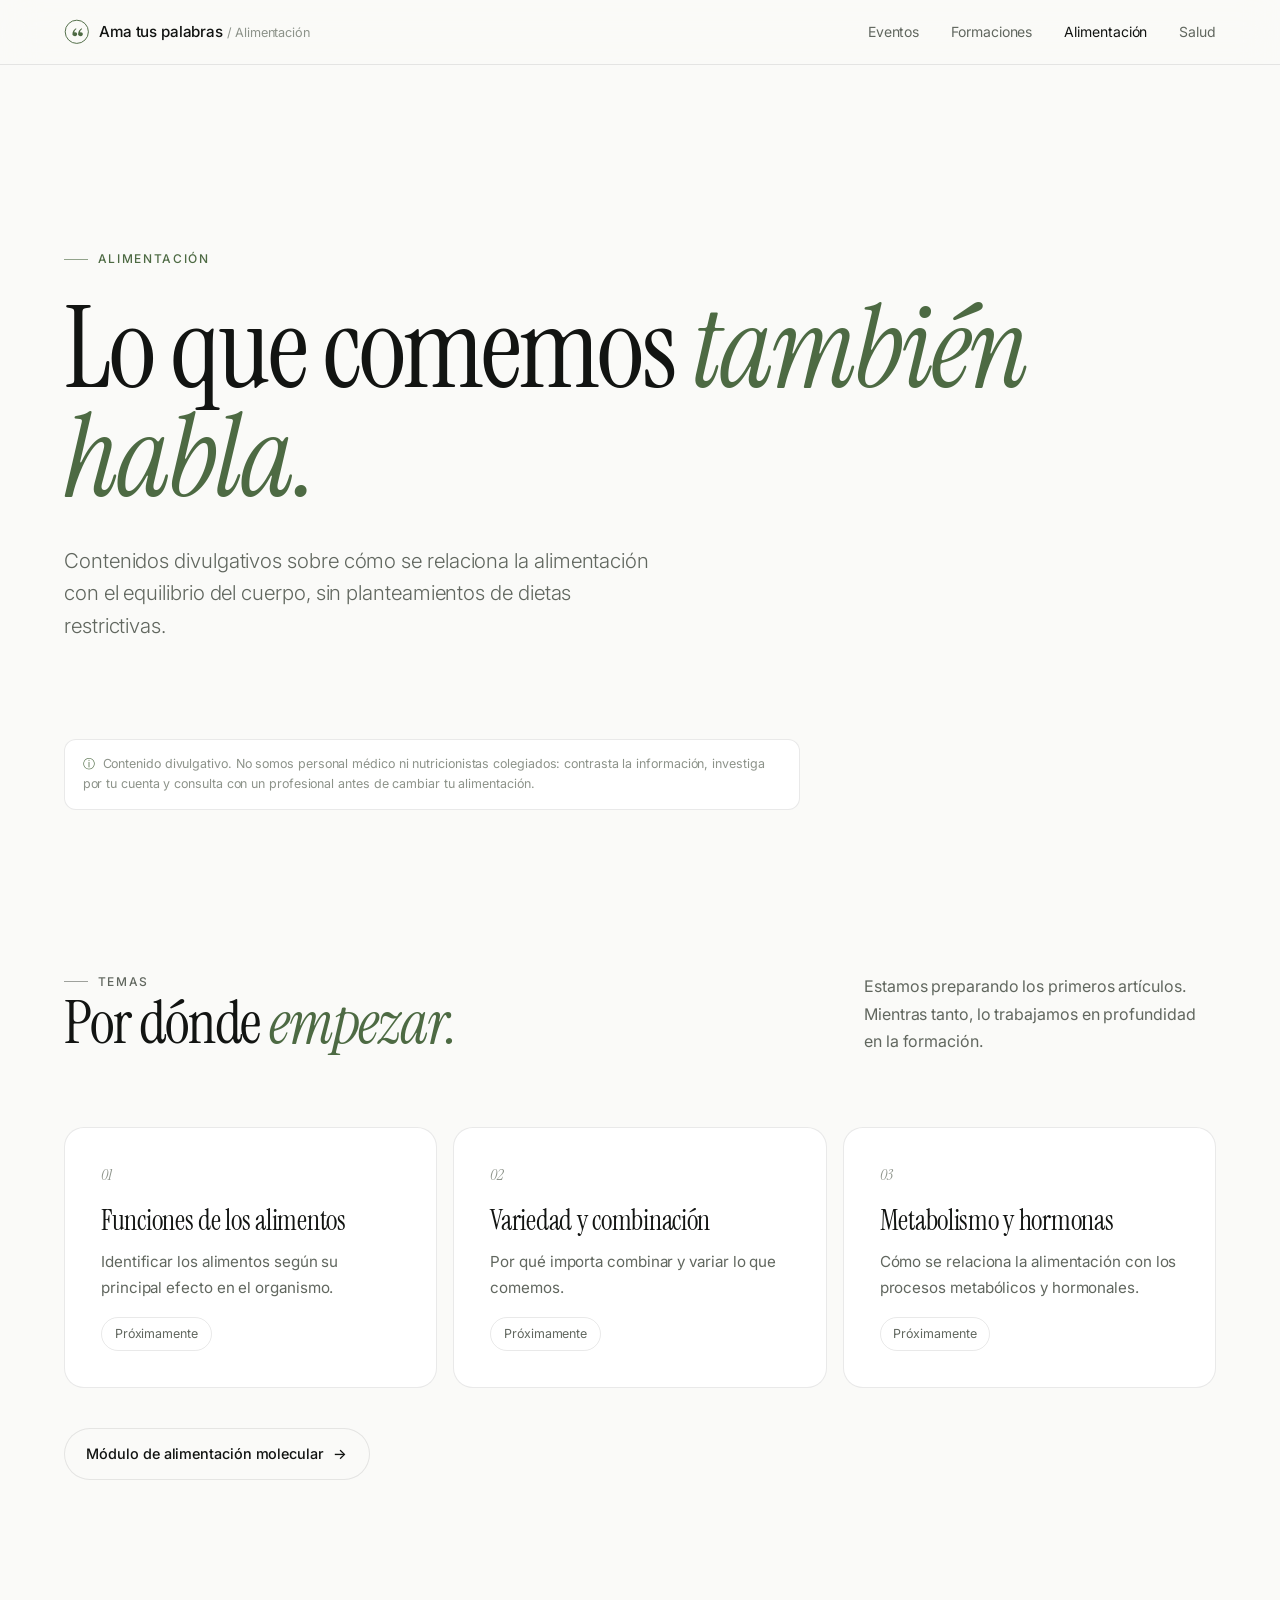
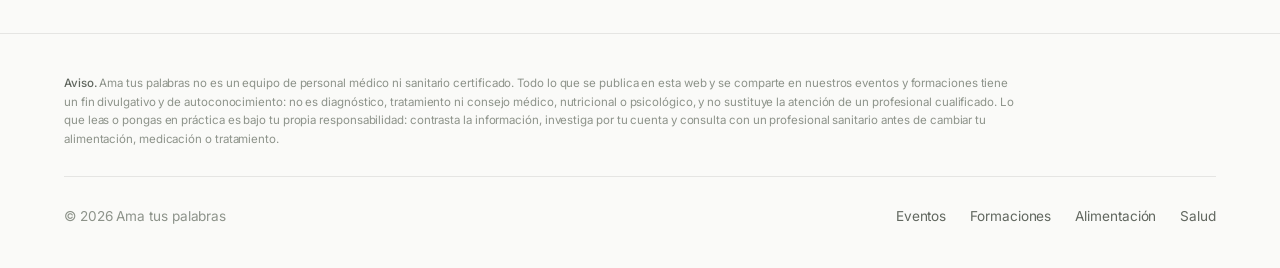
==== alimentacion/index.html @ 0606bfc2 "Web de Ama tus palabras con apartados Portada, eventos, formaciones, alimentación y salud con estilo" ====
<!doctype html>
<html lang="es">
<head>
  <meta charset="utf-8">
  <meta name="viewport" content="width=device-width, initial-scale=1, viewport-fit=cover">
  <meta name="color-scheme" content="light dark">
  <meta name="theme-color" content="#fafaf8" media="(prefers-color-scheme: light)">
  <meta name="theme-color" content="#0b0c0b" media="(prefers-color-scheme: dark)">
  <meta name="description" content="Divulgación sobre alimentación de Ama tus palabras. No es consejo médico ni nutricional.">
  <title>Alimentación · Ama tus palabras</title>
  <link rel="icon" href="../assets/mark.svg" type="image/svg+xml">
  <link rel="preconnect" href="https://fonts.googleapis.com">
  <link rel="preconnect" href="https://fonts.gstatic.com" crossorigin>
  <link rel="stylesheet" href="../assets/site.css">
</head>
<body>
  <header class="site-header">
    <div class="wrap">
      <a class="brand" href="../" aria-label="Ama tus palabras, inicio">
        <svg viewBox="0 0 32 32" aria-hidden="true"><circle cx="16" cy="16" r="14.5" fill="none" stroke="currentColor" stroke-width="1.2"/><path d="M10.5 19.5c0-3.6 1.6-6.4 4.4-8l.7 1c-1.7 1.2-2.6 2.6-2.8 4.3.4-.2.8-.3 1.3-.3 1.4 0 2.4 1 2.4 2.4 0 1.5-1.1 2.6-2.6 2.6-2 0-3.4-1.4-3.4-2zM17.6 19.5c0-3.6 1.6-6.4 4.4-8l.7 1c-1.7 1.2-2.6 2.6-2.8 4.3.4-.2.8-.3 1.3-.3 1.4 0 2.4 1 2.4 2.4 0 1.5-1.1 2.6-2.6 2.6-2 0-3.4-1.4-3.4-2z" fill="currentColor"/></svg>
        <span>Ama tus palabras <small>/ Alimentación</small></span>
      </a>
      <button class="menu-toggle" aria-expanded="false" aria-controls="nav">
        <svg viewBox="0 0 24 24" fill="none" stroke="currentColor" stroke-width="1.5" stroke-linecap="round" aria-hidden="true"><path d="M4 8h16M4 16h16"/></svg>
        <span class="sr-only">Abrir menú</span>
      </button>
      <nav class="nav" id="nav">
        <a href="../eventos/">Eventos</a>
        <a href="../formaciones/">Formaciones</a>
        <a href="../alimentacion/" aria-current="page">Alimentación</a>
        <a href="../salud/">Salud</a>
      </nav>
    </div>
  </header>

  <main>
    <section class="hero wrap">
      <p class="eyebrow reveal">Alimentación</p>
      <h1 class="display reveal">Lo que comemos <em>también habla.</em></h1>
      <p class="lead reveal">Contenidos divulgativos sobre cómo se relaciona la alimentación con el equilibrio del cuerpo, sin planteamientos de dietas restrictivas.</p>
    </section>
    <div class="wrap">
      <p class="notice reveal">Contenido divulgativo. No somos personal médico ni nutricionistas colegiados: contrasta la información, investiga por tu cuenta y consulta con un profesional antes de cambiar tu alimentación.</p>
    </div>

    <section class="section wrap">
      <div class="section-head">
        <div>
          <p class="eyebrow reveal">Temas</p>
          <h2 class="h2 reveal">Por dónde <em>empezar.</em></h2>
        </div>
        <p class="reveal">Estamos preparando los primeros artículos. Mientras tanto, lo trabajamos en profundidad en la formación.</p>
      </div>
      <div class="grid grid-3">
        <div class="card reveal">
          <span class="num">01</span>
          <h3 class="h3">Funciones de los alimentos</h3>
          <p>Identificar los alimentos según su principal efecto en el organismo.</p>
          <div class="tags" style="margin-top:auto"><span class="tag">Próximamente</span></div>
        </div>
        <div class="card reveal">
          <span class="num">02</span>
          <h3 class="h3">Variedad y combinación</h3>
          <p>Por qué importa combinar y variar lo que comemos.</p>
          <div class="tags" style="margin-top:auto"><span class="tag">Próximamente</span></div>
        </div>
        <div class="card reveal">
          <span class="num">03</span>
          <h3 class="h3">Metabolismo y hormonas</h3>
          <p>Cómo se relaciona la alimentación con los procesos metabólicos y hormonales.</p>
          <div class="tags" style="margin-top:auto"><span class="tag">Próximamente</span></div>
        </div>
      </div>
      <div class="actions reveal">
        <a class="button ghost" href="../formaciones/crea-te-a-ti-mismo/#modulos">Módulo de alimentación molecular <span class="arrow">→</span></a>
      </div>
    </section>
  </main>

  <footer class="site-footer">
    <div class="wrap">
      <p class="disclaimer"><strong>Aviso.</strong> Ama tus palabras no es un equipo de personal médico ni sanitario certificado. Todo lo que se publica en esta web y se comparte en nuestros eventos y formaciones tiene un fin divulgativo y de autoconocimiento: no es diagnóstico, tratamiento ni consejo médico, nutricional o psicológico, y no sustituye la atención de un profesional cualificado. Lo que leas o pongas en práctica es bajo tu propia responsabilidad: contrasta la información, investiga por tu cuenta y consulta con un profesional sanitario antes de cambiar tu alimentación, medicación o tratamiento.</p>
      <div class="footer-row">
        <span>© 2026 Ama tus palabras</span>
        <nav><a href="../eventos/">Eventos</a> <a href="../formaciones/">Formaciones</a> <a href="../alimentacion/">Alimentación</a> <a href="../salud/">Salud</a></nav>
      </div>
    </div>
  </footer>
  <script src="../assets/site.js"></script>
</body>
</html>
---- assets/site.css ----
/* Ama tus palabras · sistema visual común
   Claro/oscuro automático según el dispositivo (prefers-color-scheme). */
@import url('https://fonts.googleapis.com/css2?family=Instrument+Serif:ital@0;1&family=Inter:wght@300;400;500;600&display=swap');

:root {
  color-scheme: light dark;
  --bg: #fafaf8;
  --surface: #ffffff;
  --surface-2: #f3f3ef;
  --ink: #121412;
  --muted: #61675f;
  --faint: #8d938a;
  --line: rgba(18, 20, 18, .09);
  --accent: #4d6a43;
  --accent-soft: rgba(77, 106, 67, .09);
  --on-accent: #ffffff;
  --shadow: 0 1px 2px rgba(18, 20, 18, .04), 0 12px 40px -12px rgba(18, 20, 18, .10);
  --header: rgba(250, 250, 248, .78);
  --img-dim: 0;

  --serif: 'Instrument Serif', 'Iowan Old Style', Georgia, serif;
  --sans: 'Inter', system-ui, -apple-system, 'Segoe UI', sans-serif;
  --radius: 1.25rem;
  --wrap: 76rem;
  --gutter: clamp(1rem, 5vw, 4rem);
  --section: clamp(5rem, 12vw, 10rem);
}

@media (prefers-color-scheme: dark) {
  :root {
    --bg: #0b0c0b;
    --surface: #131513;
    --surface-2: #181a18;
    --ink: #eceeea;
    --muted: #a0a69d;
    --faint: #737970;
    --line: rgba(255, 255, 255, .08);
    --accent: #a9c596;
    --accent-soft: rgba(169, 197, 150, .10);
    --on-accent: #0b0c0b;
    --shadow: 0 1px 2px rgba(0, 0, 0, .3), 0 16px 48px -16px rgba(0, 0, 0, .6);
    --header: rgba(11, 12, 11, .72);
    --img-dim: .18;
  }
}

/* Escala suave para pantallas grandes (2K/4K): todo está en rem */
html { font-size: 100%; scroll-behavior: smooth; -webkit-text-size-adjust: 100%; }
@media (min-width: 1800px) { html { font-size: 112.5%; } }
@media (min-width: 2400px) { html { font-size: 131.25%; } }
@media (min-width: 3200px) { html { font-size: 162.5%; } }

*, *::before, *::after { box-sizing: border-box; }
body {
  margin: 0;
  background: var(--bg);
  color: var(--ink);
  font: 400 1rem/1.7 var(--sans);
  letter-spacing: -.005em;
  -webkit-font-smoothing: antialiased;
  -moz-osx-font-smoothing: grayscale;
  text-rendering: optimizeLegibility;
  overflow-x: hidden;
}
img { display: block; max-width: 100%; height: auto; }
a { color: inherit; }
::selection { background: var(--accent); color: var(--on-accent); }
:focus-visible { outline: 2px solid var(--accent); outline-offset: 3px; border-radius: 4px; }

.wrap { width: 100%; max-width: calc(var(--wrap) + 2 * var(--gutter)); margin-inline: auto; padding-inline: var(--gutter); }
.sr-only { position: absolute; width: 1px; height: 1px; padding: 0; margin: -1px; overflow: hidden; clip: rect(0 0 0 0); white-space: nowrap; border: 0; }

/* Cabecera */
.site-header {
  position: sticky; top: 0; z-index: 20;
  background: var(--header);
  backdrop-filter: saturate(1.6) blur(18px);
  -webkit-backdrop-filter: saturate(1.6) blur(18px);
  border-bottom: 1px solid var(--line);
}
.site-header .wrap { height: 4rem; display: flex; align-items: center; justify-content: space-between; gap: 1.5rem; }
.brand { display: inline-flex; align-items: center; gap: .6rem; text-decoration: none; font-weight: 500; font-size: .95rem; letter-spacing: -.01em; }
.brand svg { width: 1.6rem; height: 1.6rem; color: var(--accent); }
.brand small { color: var(--faint); font-weight: 400; }
.nav { display: flex; align-items: center; gap: 2rem; }
.nav a { text-decoration: none; font-size: .875rem; color: var(--muted); transition: color .2s; }
.nav a:hover, .nav a[aria-current="page"] { color: var(--ink); }
.menu-toggle { display: none; background: none; border: 0; padding: .5rem; margin-right: -.5rem; color: var(--ink); cursor: pointer; }
.menu-toggle svg { width: 1.4rem; height: 1.4rem; display: block; }

@media (max-width: 760px) {
  .menu-toggle { display: block; }
  .brand small { display: none; }
  .nav {
    display: none; position: absolute; top: 4rem; left: 0; right: 0;
    flex-direction: column; align-items: stretch; gap: 0;
    padding: .5rem var(--gutter) 1.25rem;
    background: var(--bg); border-bottom: 1px solid var(--line);
  }
  .nav.open { display: flex; }
  .nav a { padding: .8rem 0; font-size: 1rem; border-bottom: 1px solid var(--line); }
  .nav a:last-child { border-bottom: 0; }
}

/* Tipografía */
.eyebrow {
  display: inline-flex; align-items: center; gap: .6rem;
  font-size: .75rem; font-weight: 500; letter-spacing: .14em; text-transform: uppercase; color: var(--accent);
  margin: 0 0 1.5rem;
}
.eyebrow::before { content: ""; width: 1.5rem; height: 1px; background: currentColor; opacity: .6; }
.display {
  font: 400 clamp(3.2rem, 9vw, 7.5rem)/.95 var(--serif);
  letter-spacing: -.025em; margin: 0;
}
.h2 { font: 400 clamp(2.2rem, 5vw, 3.75rem)/1.05 var(--serif); letter-spacing: -.02em; margin: 0; }
.h3 { font: 400 1.75rem/1.15 var(--serif); letter-spacing: -.01em; margin: 0; }
.display em, .h2 em, .h3 em { font-style: italic; color: var(--accent); }
.lead { font-size: clamp(1.1rem, 1.6vw, 1.3rem); line-height: 1.6; color: var(--muted); font-weight: 300; max-width: 38rem; margin: 2rem 0 0; }
.muted { color: var(--muted); }
.small { font-size: .875rem; }

/* Botones */
.actions { display: flex; flex-wrap: wrap; gap: .75rem; margin-top: 2.5rem; }
.button {
  display: inline-flex; align-items: center; gap: .6rem;
  padding: .85rem 1.4rem; border-radius: 999px;
  background: var(--ink); color: var(--bg);
  font-size: .9rem; font-weight: 500; text-decoration: none;
  transition: transform .25s cubic-bezier(.2,.8,.2,1), opacity .2s;
}
.button:hover { transform: translateY(-1px); opacity: .9; }
.button.ghost { background: transparent; color: var(--ink); box-shadow: inset 0 0 0 1px var(--line); }
.button.ghost:hover { box-shadow: inset 0 0 0 1px var(--muted); }
.arrow { transition: transform .25s; }
a:hover > .arrow { transform: translateX(3px); }

/* Secciones */
.section { padding-block: var(--section); }
.section + .section { border-top: 1px solid var(--line); }
.section-head { display: grid; grid-template-columns: 1fr minmax(0, 22rem); gap: 2rem 4rem; align-items: end; margin-bottom: clamp(2.5rem, 6vw, 4.5rem); }
.section-head p { margin: 0; color: var(--muted); }
@media (max-width: 760px) { .section-head { grid-template-columns: 1fr; } }

/* Hero */
.hero { padding-block: clamp(4.5rem, 14vw, 11rem) clamp(3rem, 8vw, 6rem); }
.hero-media {
  position: relative; overflow: hidden; border-radius: var(--radius);
  aspect-ratio: 21 / 9; background: var(--surface-2);
}
.hero-media img { width: 100%; height: 100%; object-fit: cover; }
.hero-media::after { content: ""; position: absolute; inset: 0; background: #000; opacity: var(--img-dim); pointer-events: none; }
@media (max-width: 760px) { .hero-media { aspect-ratio: 4 / 3; } }

/* Tarjetas */
.grid { display: grid; gap: 1rem; }
.grid-3 { grid-template-columns: repeat(3, minmax(0, 1fr)); }
.grid-2 { grid-template-columns: repeat(2, minmax(0, 1fr)); }
.grid-4 { grid-template-columns: repeat(4, minmax(0, 1fr)); }
@media (max-width: 1100px) { .grid-4 { grid-template-columns: repeat(2, minmax(0, 1fr)); } }
@media (max-width: 600px) { .grid-4 { grid-template-columns: 1fr; } }
@media (max-width: 960px) { .grid-3 { grid-template-columns: 1fr; } }
@media (max-width: 760px) { .grid-2 { grid-template-columns: 1fr; } }

.card {
  position: relative; display: flex; flex-direction: column;
  background: var(--surface); border: 1px solid var(--line); border-radius: var(--radius);
  padding: clamp(1.5rem, 3vw, 2.25rem);
  transition: transform .35s cubic-bezier(.2,.8,.2,1), box-shadow .35s;
}
a.card { text-decoration: none; }
a.card:hover { transform: translateY(-3px); box-shadow: var(--shadow); }
.card .num { font: italic 400 1rem var(--serif); color: var(--faint); }
.card .h3 { margin: 1.25rem 0 .75rem; }
.card p { margin: 0 0 1rem; color: var(--muted); font-size: .95rem; }
.card ul { margin: 0 0 1rem; padding: 0; list-style: none; }
.card li { position: relative; padding-left: 1.1rem; margin: .45rem 0; font-size: .9rem; color: var(--muted); }
.card li::before { content: ""; position: absolute; left: 0; top: .7em; width: .35rem; height: 1px; background: var(--accent); }
.card .promise { color: var(--ink); font-weight: 500; }
.card .note { margin-top: auto; padding-top: 1rem; border-top: 1px solid var(--line); font-size: .78rem; color: var(--faint); }
.card.accent { background: var(--accent-soft); border-color: transparent; }

.tag {
  display: inline-flex; align-items: center; gap: .45rem;
  padding: .35rem .8rem; border-radius: 999px;
  font-size: .78rem; color: var(--muted); border: 1px solid var(--line);
}
.tag.live { color: var(--accent); border-color: currentColor; }
.tag.live::before { content: ""; width: .4rem; height: .4rem; border-radius: 50%; background: currentColor; }
.tags { display: flex; flex-wrap: wrap; gap: .5rem; }

.link { display: inline-flex; align-items: center; gap: .4rem; font-size: .9rem; font-weight: 500; text-decoration: none; color: var(--ink); }

/* Lista numerada a dos columnas */
.steps { display: grid; grid-template-columns: repeat(2, minmax(0, 1fr)); column-gap: clamp(2rem, 6vw, 5rem); }
.steps article { display: grid; grid-template-columns: 3rem 1fr; gap: 1rem; padding: 1.75rem 0; border-top: 1px solid var(--line); }
.steps span { font: italic 400 1.5rem/1.2 var(--serif); color: var(--accent); }
.steps .h3 { font-size: 1.6rem; }
.steps p { margin: .4rem 0 0; color: var(--muted); font-size: .95rem; }
@media (max-width: 760px) { .steps { grid-template-columns: 1fr; } }

/* Bloque imagen + texto */
.split { display: grid; grid-template-columns: 1.1fr 1fr; gap: clamp(2rem, 6vw, 6rem); align-items: center; }
.split .hero-media { aspect-ratio: 4 / 5; }
@media (max-width: 860px) { .split { grid-template-columns: 1fr; } .split .hero-media { aspect-ratio: 16 / 10; } }

/* Datos */
.facts { display: grid; grid-template-columns: repeat(auto-fit, minmax(14rem, 1fr)); border-top: 1px solid var(--line); }
.facts > div { padding: 1.5rem 0; border-bottom: 1px solid var(--line); }
.facts small { display: block; font-size: .72rem; letter-spacing: .14em; text-transform: uppercase; color: var(--faint); margin-bottom: .35rem; }
.facts strong { font: 400 1.6rem/1.2 var(--serif); }

/* Pie */
.site-footer { border-top: 1px solid var(--line); padding-block: 2.5rem; font-size: .85rem; color: var(--faint); }
.site-footer .footer-row { display: flex; flex-wrap: wrap; justify-content: space-between; gap: 1rem; margin-top: 1.75rem; padding-top: 1.75rem; border-top: 1px solid var(--line); }
.site-footer nav { display: flex; flex-wrap: wrap; gap: 1.5rem; }
.site-footer a { text-decoration: none; color: var(--muted); }
.site-footer a:hover { color: var(--ink); }

/* Avisos legales: en pequeño */
.disclaimer { margin: 0; max-width: 60rem; font-size: .72rem; line-height: 1.6; color: var(--faint); }
.disclaimer strong { color: var(--muted); font-weight: 500; }
.notice {
  margin: 0; max-width: 46rem; padding: .9rem 1.1rem; border-radius: .75rem;
  border: 1px solid var(--line); background: var(--surface);
  font-size: .78rem; line-height: 1.6; color: var(--faint);
}
.notice::before { content: "ⓘ"; margin-right: .5rem; color: var(--accent); }

/* Agenda de eventos */
.agenda { border-top: 1px solid var(--line); }
.agenda-row {
  display: grid; grid-template-columns: 9rem 1fr 14rem 1.5rem; gap: 1.5rem; align-items: center;
  padding: 2rem 0; border-bottom: 1px solid var(--line); text-decoration: none; color: inherit;
}
.agenda-row time { font-size: .8rem; letter-spacing: .1em; text-transform: uppercase; color: var(--faint); }
.agenda-row time strong { display: block; font: 400 2.4rem/1 var(--serif); letter-spacing: -.02em; text-transform: none; color: var(--ink); }
.agenda-row p { margin: .35rem 0 0; color: var(--muted); font-size: .95rem; }
.agenda-row.empty { opacity: .7; }
a.agenda-row:hover .h3 { color: var(--accent); }
@media (max-width: 760px) { .agenda-row { grid-template-columns: 1fr; gap: .6rem; } .agenda-row .arrow { display: none; } }

/* Aparición suave */
@media (prefers-reduced-motion: no-preference) {
  .reveal { opacity: 0; transform: translateY(14px); transition: opacity .9s cubic-bezier(.2,.8,.2,1), transform .9s cubic-bezier(.2,.8,.2,1); }
  .reveal.in { opacity: 1; transform: none; }
}
@media (prefers-reduced-motion: reduce) { html { scroll-behavior: auto; } }
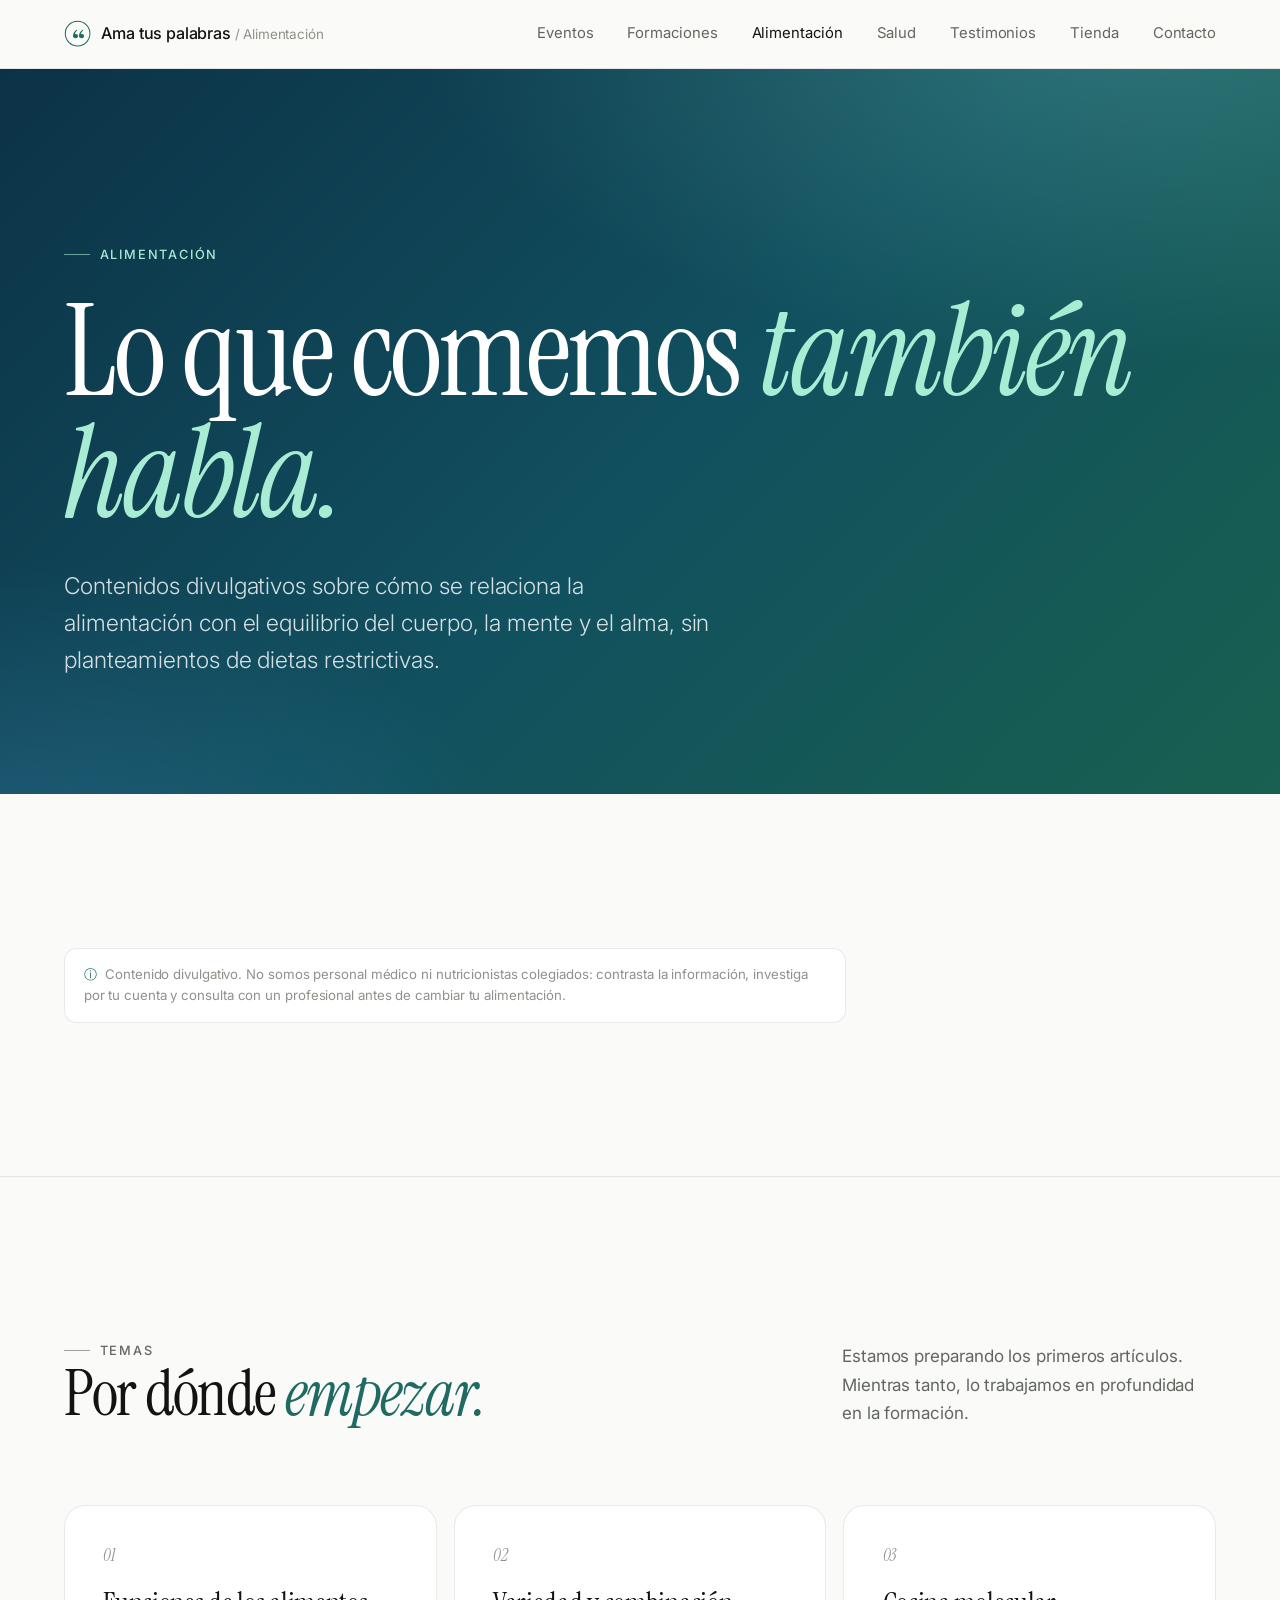
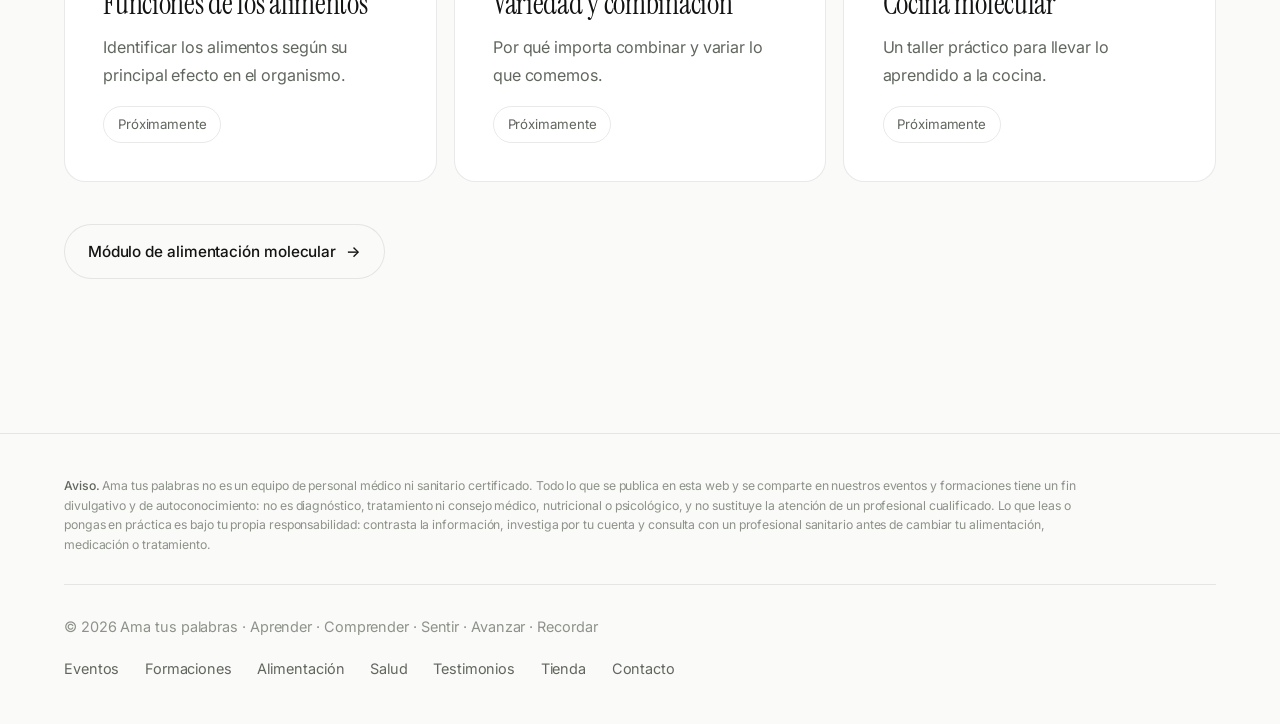
==== commit 901b41d2: "Cambios del equipo: bandas azul verdoso, qué incluye y precio, nuevos apartados - Créate a ti mismo:" ====
--- a/alimentacion/index.html
+++ b/alimentacion/index.html
@@ -8,7 +8,26 @@
   <meta name="theme-color" content="#0b0c0b" media="(prefers-color-scheme: dark)">
   <meta name="description" content="Divulgación sobre alimentación de Ama tus palabras. No es consejo médico ni nutricional.">
   <title>Alimentación · Ama tus palabras</title>
+  <link rel="canonical" href="https://ama-tus-palabras.github.io/alimentacion/">
+  <meta property="og:type" content="website">
+  <meta property="og:site_name" content="Ama tus palabras">
+  <meta property="og:locale" content="es_ES">
+  <meta property="og:title" content="Alimentación">
+  <meta property="og:description" content="Divulgación sobre alimentación de Ama tus palabras. No es consejo médico ni nutricional.">
+  <meta property="og:url" content="https://ama-tus-palabras.github.io/alimentacion/">
+  <meta property="og:image" content="https://ama-tus-palabras.github.io/assets/og/alimentacion.jpg">
+  <meta property="og:image:type" content="image/jpeg">
+  <meta property="og:image:width" content="1200">
+  <meta property="og:image:height" content="630">
+  <meta property="og:image:alt" content="Alimentación · Ama tus palabras">
+  <meta name="twitter:card" content="summary_large_image">
+  <meta name="twitter:title" content="Alimentación">
+  <meta name="twitter:description" content="Divulgación sobre alimentación de Ama tus palabras. No es consejo médico ni nutricional.">
+  <meta name="twitter:image" content="https://ama-tus-palabras.github.io/assets/og/alimentacion.jpg">
   <link rel="icon" href="../assets/mark.svg" type="image/svg+xml">
+  <link rel="icon" href="../assets/icon-192.png" type="image/png" sizes="192x192">
+  <link rel="apple-touch-icon" href="../assets/apple-touch-icon.png">
+  <link rel="manifest" href="../manifest.webmanifest">
   <link rel="preconnect" href="https://fonts.googleapis.com">
   <link rel="preconnect" href="https://fonts.gstatic.com" crossorigin>
   <link rel="stylesheet" href="../assets/site.css">
@@ -29,6 +48,9 @@
         <a href="../formaciones/">Formaciones</a>
         <a href="../alimentacion/" aria-current="page">Alimentación</a>
         <a href="../salud/">Salud</a>
+        <a href="../testimonios/">Testimonios</a>
+        <a href="../tienda/">Tienda</a>
+        <a href="../contacto/">Contacto</a>
       </nav>
     </div>
   </header>
@@ -37,11 +59,12 @@
     <section class="hero wrap">
       <p class="eyebrow reveal">Alimentación</p>
       <h1 class="display reveal">Lo que comemos <em>también habla.</em></h1>
-      <p class="lead reveal">Contenidos divulgativos sobre cómo se relaciona la alimentación con el equilibrio del cuerpo, sin planteamientos de dietas restrictivas.</p>
+      <p class="lead reveal">Contenidos divulgativos sobre cómo se relaciona la alimentación con el equilibrio del cuerpo, la mente y el alma, sin planteamientos de dietas restrictivas.</p>
     </section>
-    <div class="wrap">
+
+    <section class="section wrap">
       <p class="notice reveal">Contenido divulgativo. No somos personal médico ni nutricionistas colegiados: contrasta la información, investiga por tu cuenta y consulta con un profesional antes de cambiar tu alimentación.</p>
-    </div>
+    </section>
 
     <section class="section wrap">
       <div class="section-head">
@@ -66,8 +89,8 @@
         </div>
         <div class="card reveal">
           <span class="num">03</span>
-          <h3 class="h3">Metabolismo y hormonas</h3>
-          <p>Cómo se relaciona la alimentación con los procesos metabólicos y hormonales.</p>
+          <h3 class="h3">Cocina molecular</h3>
+          <p>Un taller práctico para llevar lo aprendido a la cocina.</p>
           <div class="tags" style="margin-top:auto"><span class="tag">Próximamente</span></div>
         </div>
       </div>
@@ -81,8 +104,8 @@
     <div class="wrap">
       <p class="disclaimer"><strong>Aviso.</strong> Ama tus palabras no es un equipo de personal médico ni sanitario certificado. Todo lo que se publica en esta web y se comparte en nuestros eventos y formaciones tiene un fin divulgativo y de autoconocimiento: no es diagnóstico, tratamiento ni consejo médico, nutricional o psicológico, y no sustituye la atención de un profesional cualificado. Lo que leas o pongas en práctica es bajo tu propia responsabilidad: contrasta la información, investiga por tu cuenta y consulta con un profesional sanitario antes de cambiar tu alimentación, medicación o tratamiento.</p>
       <div class="footer-row">
-        <span>© 2026 Ama tus palabras</span>
-        <nav><a href="../eventos/">Eventos</a> <a href="../formaciones/">Formaciones</a> <a href="../alimentacion/">Alimentación</a> <a href="../salud/">Salud</a></nav>
+        <span>© 2026 Ama tus palabras · Aprender · Comprender · Sentir · Avanzar · Recordar</span>
+        <nav><a href="../eventos/">Eventos</a> <a href="../formaciones/">Formaciones</a> <a href="../alimentacion/">Alimentación</a> <a href="../salud/">Salud</a> <a href="../testimonios/">Testimonios</a> <a href="../tienda/">Tienda</a> <a href="../contacto/">Contacto</a></nav>
       </div>
     </div>
   </footer>
--- a/assets/site.css
+++ b/assets/site.css
@@ -11,8 +11,15 @@
   --muted: #61675f;
   --faint: #8d938a;
   --line: rgba(18, 20, 18, .09);
-  --accent: #4d6a43;
-  --accent-soft: rgba(77, 106, 67, .09);
+  --accent: #1f6a62;
+  --accent-soft: rgba(31, 106, 98, .08);
+  --band: radial-gradient(70rem 36rem at 88% -10%, rgba(126, 214, 192, .28), transparent 60%),
+          radial-gradient(50rem 30rem at 0% 110%, rgba(64, 140, 190, .30), transparent 60%),
+          linear-gradient(135deg, #0c3247 0%, #11505f 52%, #19604f 100%);
+  --band-ink: #ffffff;
+  --band-muted: rgba(255, 255, 255, .82);
+  --band-accent: #a7ecd3;
+  --band-line: rgba(255, 255, 255, .28);
   --on-accent: #ffffff;
   --shadow: 0 1px 2px rgba(18, 20, 18, .04), 0 12px 40px -12px rgba(18, 20, 18, .10);
   --header: rgba(250, 250, 248, .78);
@@ -35,8 +42,11 @@
     --muted: #a0a69d;
     --faint: #737970;
     --line: rgba(255, 255, 255, .08);
-    --accent: #a9c596;
-    --accent-soft: rgba(169, 197, 150, .10);
+    --accent: #8fd6c4;
+    --accent-soft: rgba(143, 214, 196, .09);
+    --band: radial-gradient(70rem 36rem at 88% -10%, rgba(126, 214, 192, .18), transparent 60%),
+            radial-gradient(50rem 30rem at 0% 110%, rgba(64, 140, 190, .22), transparent 60%),
+            linear-gradient(135deg, #082433 0%, #0c3b47 52%, #12463b 100%);
     --on-accent: #0b0c0b;
     --shadow: 0 1px 2px rgba(0, 0, 0, .3), 0 16px 48px -16px rgba(0, 0, 0, .6);
     --header: rgba(11, 12, 11, .72);
@@ -45,10 +55,10 @@
 }
 
 /* Escala suave para pantallas grandes (2K/4K): todo está en rem */
-html { font-size: 100%; scroll-behavior: smooth; -webkit-text-size-adjust: 100%; }
-@media (min-width: 1800px) { html { font-size: 112.5%; } }
-@media (min-width: 2400px) { html { font-size: 131.25%; } }
-@media (min-width: 3200px) { html { font-size: 162.5%; } }
+html { font-size: 106.25%; scroll-behavior: smooth; -webkit-text-size-adjust: 100%; }
+@media (min-width: 1800px) { html { font-size: 118.75%; } }
+@media (min-width: 2400px) { html { font-size: 137.5%; } }
+@media (min-width: 3200px) { html { font-size: 168.75%; } }
 
 *, *::before, *::after { box-sizing: border-box; }
 body {
@@ -88,7 +98,7 @@
 .menu-toggle { display: none; background: none; border: 0; padding: .5rem; margin-right: -.5rem; color: var(--ink); cursor: pointer; }
 .menu-toggle svg { width: 1.4rem; height: 1.4rem; display: block; }
 
-@media (max-width: 760px) {
+@media (max-width: 1080px) {
   .menu-toggle { display: block; }
   .brand small { display: none; }
   .nav {
@@ -116,7 +126,7 @@
 .h2 { font: 400 clamp(2.2rem, 5vw, 3.75rem)/1.05 var(--serif); letter-spacing: -.02em; margin: 0; }
 .h3 { font: 400 1.75rem/1.15 var(--serif); letter-spacing: -.01em; margin: 0; }
 .display em, .h2 em, .h3 em { font-style: italic; color: var(--accent); }
-.lead { font-size: clamp(1.1rem, 1.6vw, 1.3rem); line-height: 1.6; color: var(--muted); font-weight: 300; max-width: 38rem; margin: 2rem 0 0; }
+.lead { font-size: clamp(1.15rem, 1.8vw, 1.45rem); line-height: 1.6; color: var(--muted); font-weight: 300; max-width: 38rem; margin: 2rem 0 0; }
 .muted { color: var(--muted); }
 .small { font-size: .875rem; }
 
@@ -138,12 +148,31 @@
 /* Secciones */
 .section { padding-block: var(--section); }
 .section + .section { border-top: 1px solid var(--line); }
+.band + .section, .section + .band, .hero + .section { border-top: 0; }
 .section-head { display: grid; grid-template-columns: 1fr minmax(0, 22rem); gap: 2rem 4rem; align-items: end; margin-bottom: clamp(2.5rem, 6vw, 4.5rem); }
 .section-head p { margin: 0; color: var(--muted); }
 @media (max-width: 760px) { .section-head { grid-template-columns: 1fr; } }
 
 /* Hero */
-.hero { padding-block: clamp(4.5rem, 14vw, 11rem) clamp(3rem, 8vw, 6rem); }
+.hero { padding-block: clamp(4.5rem, 13vw, 10rem) clamp(4rem, 9vw, 7rem); }
+.hero .display { font-size: clamp(3.6rem, 10vw, 8.5rem); }
+.hero:has(+ .pull) { padding-bottom: clamp(7rem, 14vw, 11rem); }
+.pull { position: relative; z-index: 1; margin-top: calc(-1 * clamp(4rem, 9vw, 7rem)); }
+
+/* Bandas azul verdoso a todo lo ancho con texto blanco */
+.hero, .band { position: relative; isolation: isolate; color: var(--band-ink); }
+.hero::before, .band::before {
+  content: ""; position: absolute; z-index: -1; top: 0; bottom: 0;
+  left: calc(50% - 50vw); right: calc(50% - 50vw); background: var(--band);
+}
+.hero .eyebrow, .band .eyebrow { color: var(--band-accent); }
+.hero em, .band em { color: var(--band-accent) !important; }
+.hero .lead, .band .lead, .band p { color: var(--band-muted); }
+.hero .button, .band .button { background: #fff; color: #0c3247; }
+.hero .button.ghost, .band .button.ghost { background: transparent; color: #fff; box-shadow: inset 0 0 0 1px var(--band-line); }
+.hero .button.ghost:hover, .band .button.ghost:hover { box-shadow: inset 0 0 0 1px #fff; }
+.band .tag { color: #fff; border-color: var(--band-line); }
+.band .hero-media::after { opacity: 0; }
 .hero-media {
   position: relative; overflow: hidden; border-radius: var(--radius);
   aspect-ratio: 21 / 9; background: var(--surface-2);
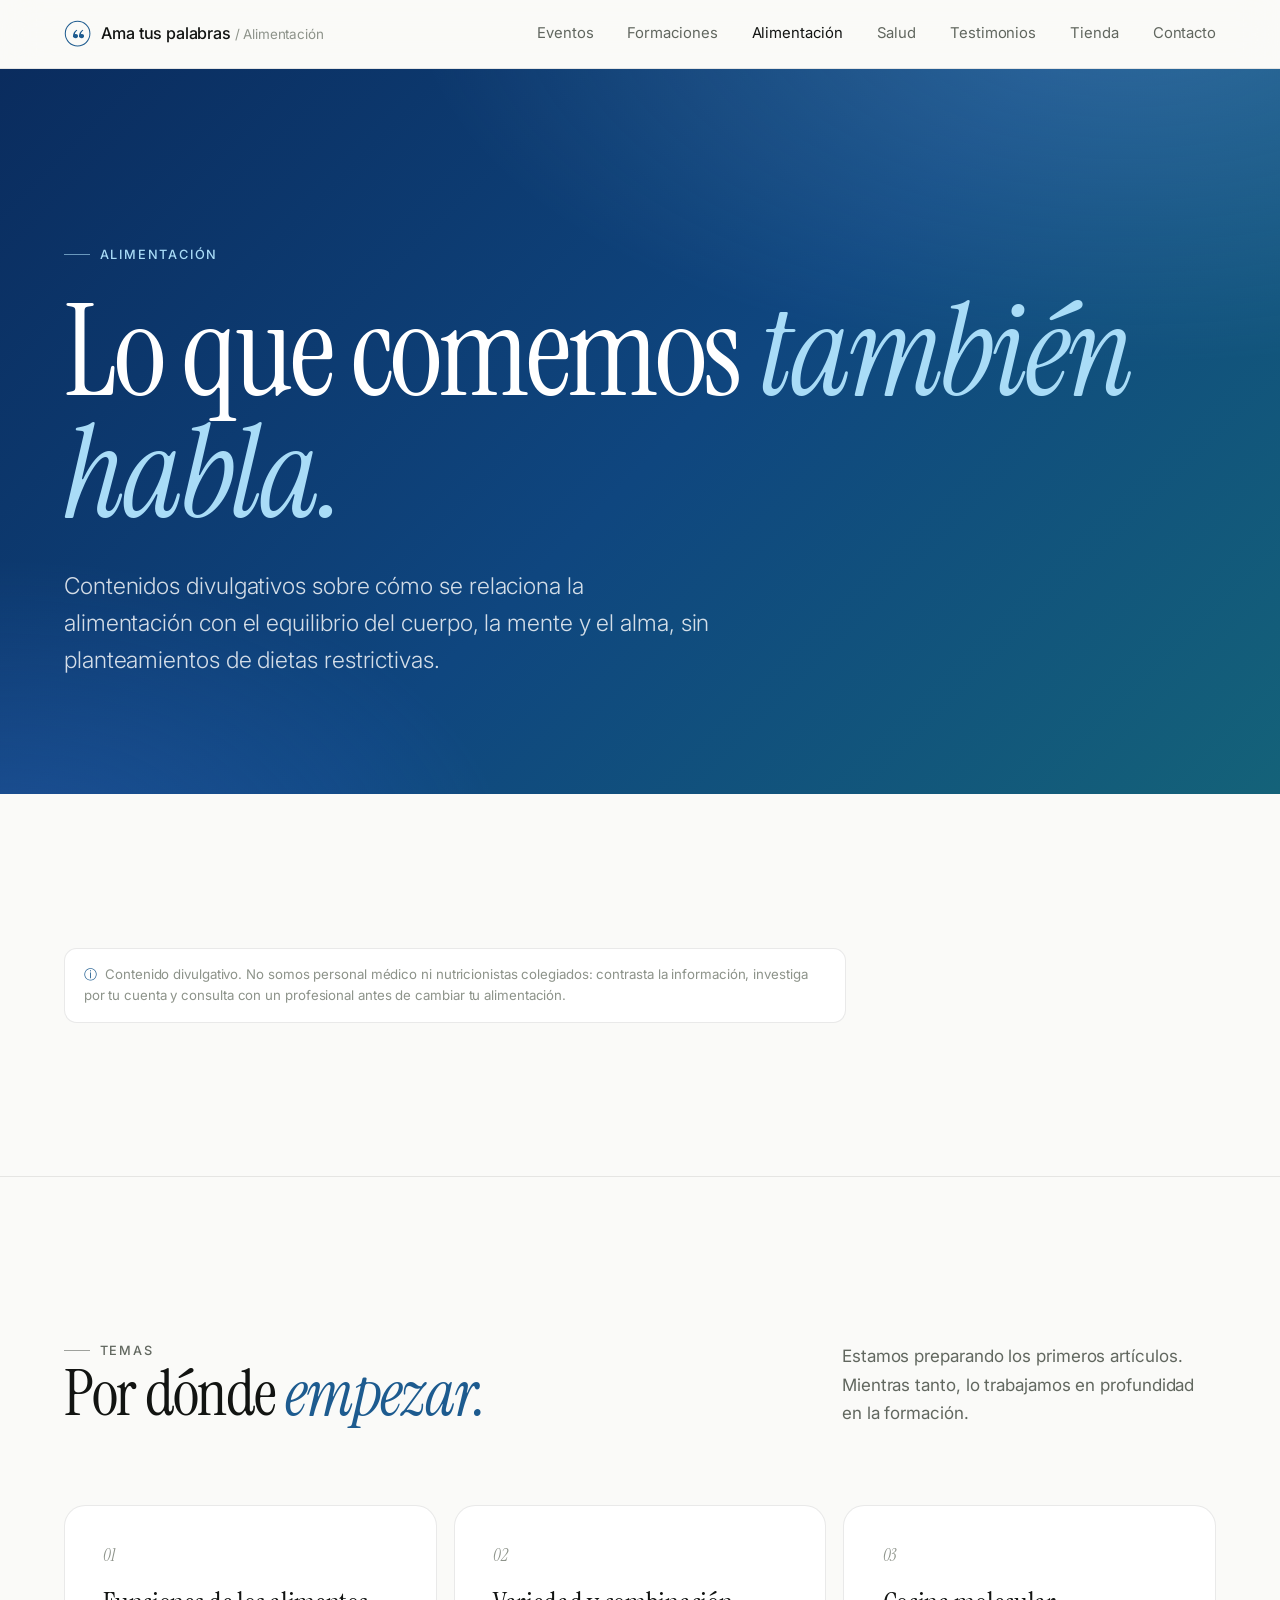
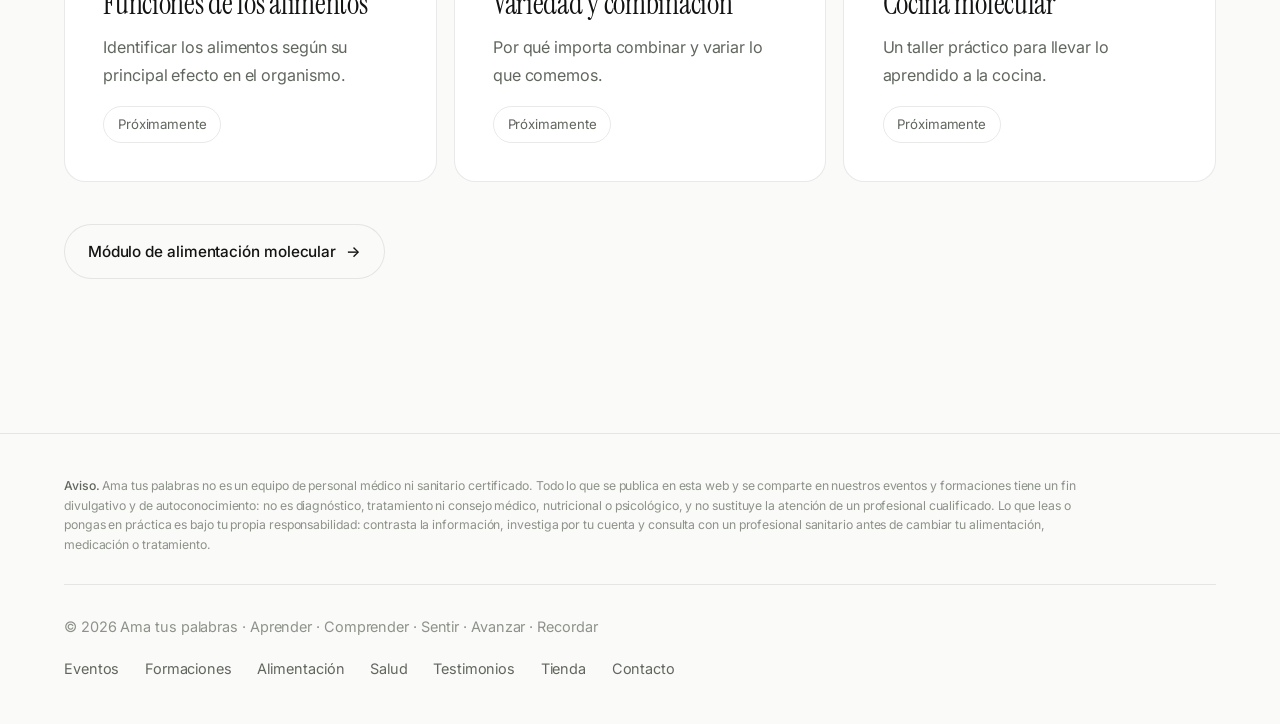
==== commit 24d31c82: "Esquema más azul y versión en los enlaces de CSS y JS Co-Authored-By: Claude Opus 5.5 <noreply@anthr" ====
--- a/alimentacion/index.html
+++ b/alimentacion/index.html
@@ -30,7 +30,7 @@
   <link rel="manifest" href="../manifest.webmanifest">
   <link rel="preconnect" href="https://fonts.googleapis.com">
   <link rel="preconnect" href="https://fonts.gstatic.com" crossorigin>
-  <link rel="stylesheet" href="../assets/site.css">
+  <link rel="stylesheet" href="../assets/site.css?v=11ee1440">
 </head>
 <body>
   <header class="site-header">
@@ -109,6 +109,6 @@
       </div>
     </div>
   </footer>
-  <script src="../assets/site.js"></script>
+  <script src="../assets/site.js?v=11ee1440"></script>
 </body>
 </html>
--- a/assets/site.css
+++ b/assets/site.css
@@ -11,14 +11,14 @@
   --muted: #61675f;
   --faint: #8d938a;
   --line: rgba(18, 20, 18, .09);
-  --accent: #1f6a62;
-  --accent-soft: rgba(31, 106, 98, .08);
-  --band: radial-gradient(70rem 36rem at 88% -10%, rgba(126, 214, 192, .28), transparent 60%),
-          radial-gradient(50rem 30rem at 0% 110%, rgba(64, 140, 190, .30), transparent 60%),
-          linear-gradient(135deg, #0c3247 0%, #11505f 52%, #19604f 100%);
+  --accent: #1d5b8f;
+  --accent-soft: rgba(29, 91, 143, .08);
+  --band: radial-gradient(70rem 36rem at 88% -10%, rgba(130, 196, 240, .28), transparent 60%),
+          radial-gradient(50rem 30rem at 0% 110%, rgba(60, 120, 220, .32), transparent 60%),
+          linear-gradient(135deg, #0a2c5e 0%, #0f467f 52%, #146279 100%);
   --band-ink: #ffffff;
   --band-muted: rgba(255, 255, 255, .82);
-  --band-accent: #a7ecd3;
+  --band-accent: #a9dcf7;
   --band-line: rgba(255, 255, 255, .28);
   --on-accent: #ffffff;
   --shadow: 0 1px 2px rgba(18, 20, 18, .04), 0 12px 40px -12px rgba(18, 20, 18, .10);
@@ -42,11 +42,11 @@
     --muted: #a0a69d;
     --faint: #737970;
     --line: rgba(255, 255, 255, .08);
-    --accent: #8fd6c4;
-    --accent-soft: rgba(143, 214, 196, .09);
-    --band: radial-gradient(70rem 36rem at 88% -10%, rgba(126, 214, 192, .18), transparent 60%),
-            radial-gradient(50rem 30rem at 0% 110%, rgba(64, 140, 190, .22), transparent 60%),
-            linear-gradient(135deg, #082433 0%, #0c3b47 52%, #12463b 100%);
+    --accent: #8ec5ef;
+    --accent-soft: rgba(142, 197, 239, .09);
+    --band: radial-gradient(70rem 36rem at 88% -10%, rgba(130, 196, 240, .18), transparent 60%),
+            radial-gradient(50rem 30rem at 0% 110%, rgba(60, 120, 220, .24), transparent 60%),
+            linear-gradient(135deg, #071f45 0%, #0b3462 52%, #0f4a5c 100%);
     --on-accent: #0b0c0b;
     --shadow: 0 1px 2px rgba(0, 0, 0, .3), 0 16px 48px -16px rgba(0, 0, 0, .6);
     --header: rgba(11, 12, 11, .72);
@@ -168,7 +168,7 @@
 .hero .eyebrow, .band .eyebrow { color: var(--band-accent); }
 .hero em, .band em { color: var(--band-accent) !important; }
 .hero .lead, .band .lead, .band p { color: var(--band-muted); }
-.hero .button, .band .button { background: #fff; color: #0c3247; }
+.hero .button, .band .button { background: #fff; color: #0a2c5e; }
 .hero .button.ghost, .band .button.ghost { background: transparent; color: #fff; box-shadow: inset 0 0 0 1px var(--band-line); }
 .hero .button.ghost:hover, .band .button.ghost:hover { box-shadow: inset 0 0 0 1px #fff; }
 .band .tag { color: #fff; border-color: var(--band-line); }
@@ -275,3 +275,16 @@
   .reveal.in { opacity: 1; transform: none; }
 }
 @media (prefers-reduced-motion: reduce) { html { scroll-behavior: auto; } }
+
+/* Fotos y vídeo propios */
+.hero-media video { display: block; width: 100%; height: 100%; object-fit: cover; }
+.card-body { display: flex; flex-direction: column; flex: 1; padding: clamp(1.25rem, 2.5vw, 1.75rem); }
+.card-body .h3 { margin: 1rem 0 .6rem; }
+.gallery { display: grid; grid-template-columns: repeat(3, minmax(0, 1fr)); grid-auto-rows: clamp(10rem, 18vw, 17rem); gap: 1rem; }
+.gallery figure { margin: 0; aspect-ratio: auto; }
+.gallery figure:first-child { grid-column: span 2; grid-row: span 2; }
+@media (max-width: 760px) {
+  .gallery { grid-template-columns: repeat(2, minmax(0, 1fr)); grid-auto-rows: 9rem; gap: .6rem; }
+  .gallery figure:first-child { grid-row: span 1; }
+  .gallery figure:last-child { grid-column: span 2; }
+}
